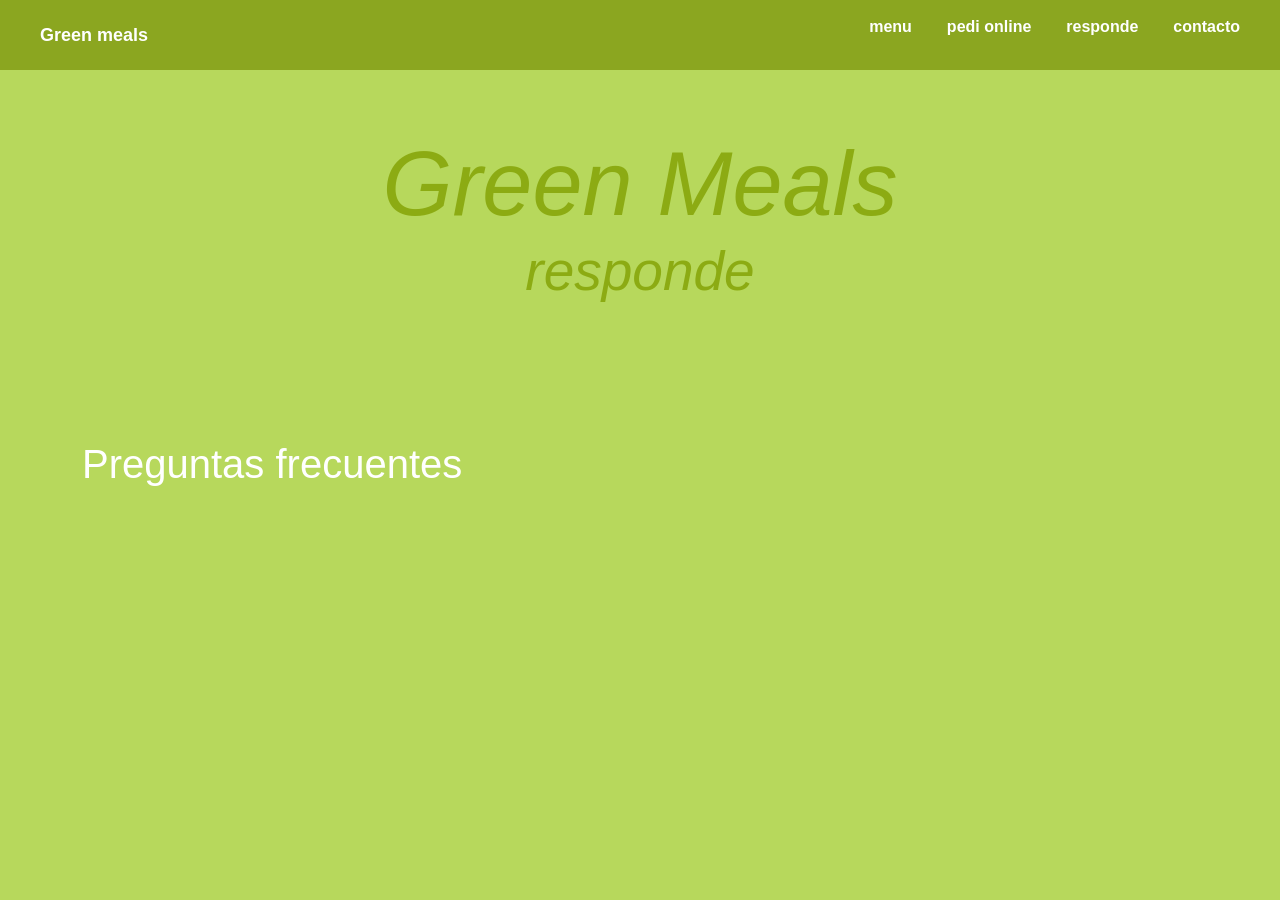
==== responde.html @ fc516489 "muchas cosas" ====
<!DOCTYPE html>
<html lang="es">

<head>
    <meta charset="UTF-8">
    <meta name="viewport" content="width=device-width, initial-scale=1.0">

    <!-- Bootstrap -->
    <link href="https://cdn.jsdelivr.net/npm/bootstrap@5.3.8/dist/css/bootstrap.min.css" rel="stylesheet">

    <!-- Tu CSS -->
    <link rel="stylesheet" href="index.css">

    <title>Responde</title>
</head>
<header>
    <div class="logo">
        Green meals
    </div>

    <nav>
        <ul>
            <li><a href="index.html#menu">menu</a></li>

            <li>
                <a href="https://www.pedidosya.com.ar/restaurantes/san-miguel/green-meals-menu?origin=shop_list" target="_blank">
                    pedi online
                </a>
            </li>

            <li><a href="responde.html">responde</a></li>

            <li>
                <a href="mailto:mealsgreenn@gmail.com?subject=Consulta&body=Hola!%20quiero%20más%20información">
                    contacto
                </a>
            </li>
        </ul>
    </nav>
</header>
<section class="titulo-responde text-center">

    <h1>Green Meals</h1>

    <h2>responde</h2>

</section>
<body>

<div class="container py-5">

    <h1 class="text-white">Preguntas frecuentes</h1>

</div>

<!-- Bootstrap JS -->
<script src="https://cdn.jsdelivr.net/npm/bootstrap@5.3.8/dist/js/bootstrap.bundle.min.js"></script>

</body>

</html>
---- index.css ----
*{
    margin:0;
    padding:0;
    box-sizing:border-box;
    font-family: Arial, Helvetica, sans-serif;
}

body{
    background-color:#b7d85c;
}

/* HEADER */

header{
    background-color:#8ba620;
    height:70px;

    display:flex;
    justify-content:space-between;
    align-items:center;

    padding:0 40px;
}

.logo{
    color:white;
    font-size:18px;
    font-weight:bold;
}

nav ul{
    list-style:none;
    display:flex;
    gap:35px;
}

nav a{
    text-decoration:none;
    color:white;
    font-weight:bold;
}

/* HERO */

.hero{
    height:100vh;
    position:relative;
    overflow: hidden;

    display:flex;
    justify-content:center;
    align-items:center;
}

.hero h1{
    position: absolute;
    top: 50%;
    left: 50%;
    transform: translate(-50%, -50%);

    color:white;
    font-size:140px;
    font-weight:900;
    white-space: nowrap;

    z-index: 2;
}

/* IMAGEN */

.imagen-organica{
    position: absolute;
    top: 50%;
    right: -11%;
    transform: translateY(-50%);
    z-index: 1;
}

.imagen-organica img{
    width: 700px;
    height: auto;
}
.menu-section{
    background-color: #dceca8;
    padding: 80px;
    min-height: 100vh;
}

.menu-title{
    color: white;
    font-size: 70px;
    font-weight: 900;
    margin-bottom: 50px;
    margin-left: 20px;
}

.menu-card{
    border-radius: 20px;
    border: none;
    margin-bottom: 20px;
}

.menu-card .card-body{
    padding: 20px;
}

.menu-card .card-title{
    font-weight: bold;
    font-size: 18px;
}

.menu-image{
    width: 100%;
    max-width: 500px;
}
.mujer-img {
    width: 620px; !important
    height: auto;
}
.comida-img {
    width: 90px;
    height: 90px;
    object-fit: cover;
    border-radius: 15px;
}
.imagen-verduras img{
    width: 100%;
    height: 200px;
    object-fit: cover;
    border-radius: 0% !important;
   
}
.foto-menu {
    width: 650px !important;
    max-width: none !important;
    height: auto;
    margin-right: 20px;
}

.titulo-responde{
    padding-top: 60px;
    padding-bottom: 80px;
}

.titulo-responde h1{
    font-size: 90px;
    font-weight: 300;
    color: #8cab13;
    font-style: italic;
    margin-bottom: 0;
}

.titulo-responde h2{
    font-size: 55px;
    font-weight: 300;
    color: #8cab13;
    font-style: italic;
}
@media (max-width: 768px){

    .titulo-responde h1{
        font-size: 55px;
    }

    .titulo-responde h2{
        font-size: 35px;
    }

}
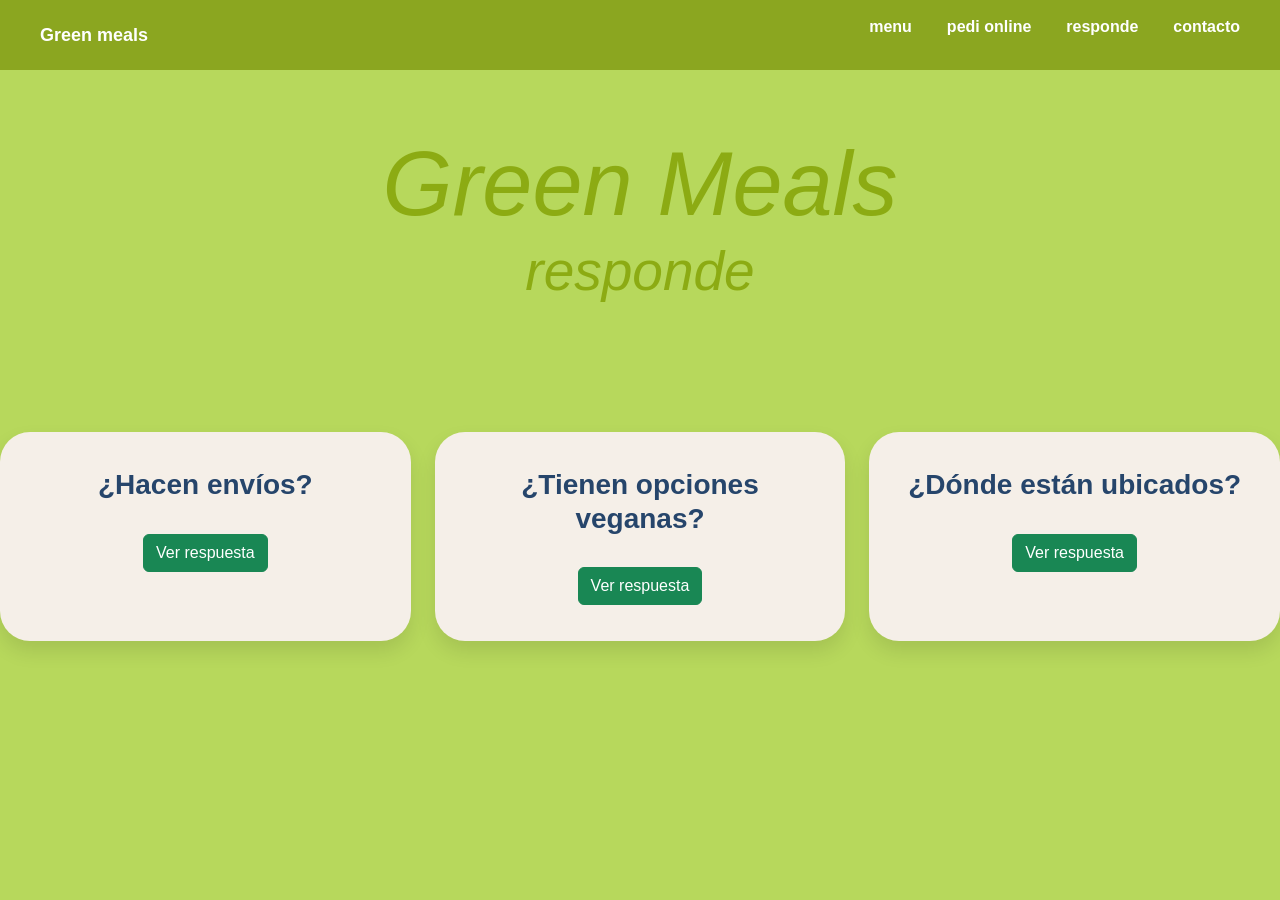
==== commit 4d3bbb9f: "preguntas" ====
--- a/responde.html
+++ b/responde.html
@@ -47,9 +47,115 @@
 </section>
 <body>
 
-<div class="container py-5">
+<div class="row g-4 mt-3">
 
-    <h1 class="text-white">Preguntas frecuentes</h1>
+    <!-- CAJA 1 -->
+    <div class="col-lg-4 col-md-6">
+
+        <div class="card responde-card h-100">
+
+            <div class="card-body text-center">
+
+                <h3 class="pregunta">
+                    ¿Hacen envíos?
+                </h3>
+
+                <button class="btn btn-success mt-4"
+                        type="button"
+                        data-bs-toggle="collapse"
+                        data-bs-target="#respuesta1">
+
+                    Ver respuesta
+
+                </button>
+
+                <div class="collapse mt-4" id="respuesta1">
+
+                    <div class="respuesta">
+
+                        Sí. Trabajamos con PedidosYa y envíos propios dependiendo la zona.
+
+                    </div>
+
+                </div>
+
+            </div>
+
+        </div>
+
+    </div>
+
+    <!-- CAJA 2 -->
+    <div class="col-lg-4 col-md-6">
+
+        <div class="card responde-card h-100">
+
+            <div class="card-body text-center">
+
+                <h3 class="pregunta">
+                    ¿Tienen opciones veganas?
+                </h3>
+
+                <button class="btn btn-success mt-4"
+                        type="button"
+                        data-bs-toggle="collapse"
+                        data-bs-target="#respuesta2">
+
+                    Ver respuesta
+
+                </button>
+
+                <div class="collapse mt-4" id="respuesta2">
+
+                    <div class="respuesta">
+
+                        Sí. Tenemos wraps, bowls y ensaladas con opciones veganas.
+
+                    </div>
+
+                </div>
+
+            </div>
+
+        </div>
+
+    </div>
+
+    <!-- CAJA 3 -->
+    <div class="col-lg-4 col-md-6">
+
+        <div class="card responde-card h-100">
+
+            <div class="card-body text-center">
+
+                <h3 class="pregunta">
+                    ¿Dónde están ubicados?
+                </h3>
+
+                <button class="btn btn-success mt-4"
+                        type="button"
+                        data-bs-toggle="collapse"
+                        data-bs-target="#respuesta3">
+
+                    Ver respuesta
+
+                </button>
+
+                <div class="collapse mt-4" id="respuesta3">
+
+                    <div class="respuesta">
+
+                        Estamos ubicados en San Miguel, Buenos Aires.
+
+                    </div>
+
+                </div>
+
+            </div>
+
+        </div>
+
+    </div>
 
 </div>
 
--- a/index.css
+++ b/index.css
@@ -166,4 +166,25 @@
         font-size: 35px;
     }
 
+}
+
+.responde-card{
+    border-radius: 30px;
+    border: none;
+    background-color: #f5efe8;
+    padding: 20px;
+    box-shadow: 0 10px 20px rgba(0,0,0,0.10);
+}
+
+.pregunta{
+    color: #26456b;
+    font-size: 28px;
+    font-weight: bold;
+}
+
+.respuesta{
+    background-color: white;
+    border-radius: 20px;
+    padding: 15px;
+    color: #26456b;
 }
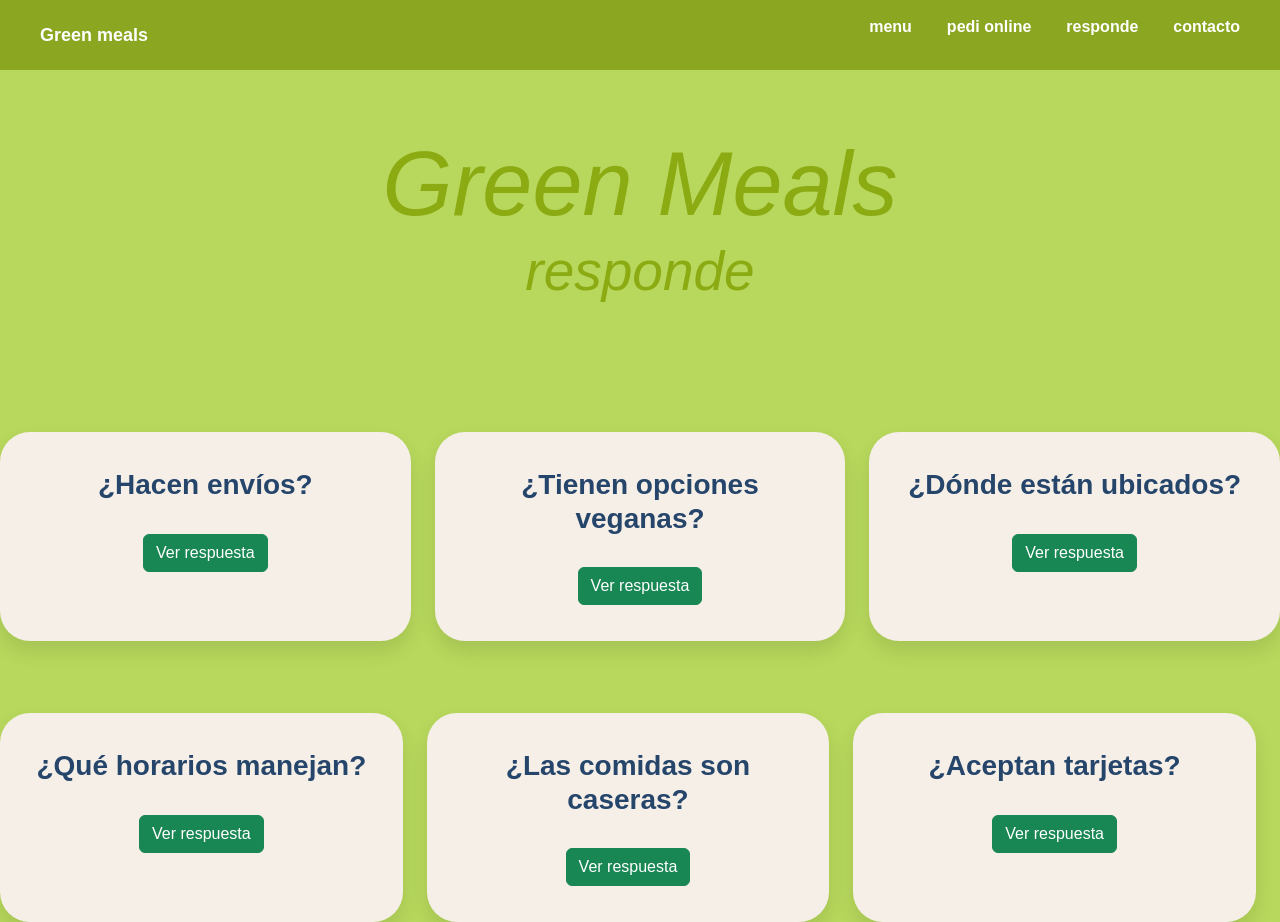
==== commit c006ca0d: "nuevas cajas" ====
--- a/responde.html
+++ b/responde.html
@@ -158,6 +158,120 @@
     </div>
 
 </div>
+<div class="row g-4 mt-4">
+
+    <div class="row g-4 mt-4">
+
+    <!-- CAJA 4 -->
+    <div class="col-lg-4 col-md-6">
+
+        <div class="card responde-card h-100">
+
+            <div class="card-body text-center">
+
+                <h3 class="pregunta">
+                    ¿Qué horarios manejan?
+                </h3>
+
+                <button class="btn btn-success mt-4"
+                        type="button"
+                        data-bs-toggle="collapse"
+                        data-bs-target="#respuesta4">
+
+                    Ver respuesta
+
+                </button>
+
+                <div class="collapse mt-4" id="respuesta4">
+
+                    <div class="respuesta">
+
+                        Atendemos todos los días de 10 hs a 23 hs.
+
+                    </div>
+
+                </div>
+
+            </div>
+
+        </div>
+
+    </div>
+
+    <!-- CAJA 5 -->
+    <div class="col-lg-4 col-md-6">
+
+        <div class="card responde-card h-100">
+
+            <div class="card-body text-center">
+
+                <h3 class="pregunta">
+                    ¿Las comidas son caseras?
+                </h3>
+
+                <button class="btn btn-success mt-4"
+                        type="button"
+                        data-bs-toggle="collapse"
+                        data-bs-target="#respuesta5">
+
+                    Ver respuesta
+
+                </button>
+
+                <div class="collapse mt-4" id="respuesta5">
+
+                    <div class="respuesta">
+
+                        Sí. Todos nuestros platos se preparan con ingredientes frescos y recetas caseras.
+
+                    </div>
+
+                </div>
+
+            </div>
+
+        </div>
+
+    </div>
+
+    <!-- CAJA 6 -->
+    <div class="col-lg-4 col-md-6">
+
+        <div class="card responde-card h-100">
+
+            <div class="card-body text-center">
+
+                <h3 class="pregunta">
+                    ¿Aceptan tarjetas?
+                </h3>
+
+                <button class="btn btn-success mt-4"
+                        type="button"
+                        data-bs-toggle="collapse"
+                        data-bs-target="#respuesta6">
+
+                    Ver respuesta
+
+                </button>
+
+                <div class="collapse mt-4" id="respuesta6">
+
+                    <div class="respuesta">
+
+                        Sí. Aceptamos débito, crédito y billeteras virtuales.
+
+                    </div>
+
+                </div>
+
+            </div>
+
+        </div>
+
+    </div>
+
+</div>
+</div>
 
 <!-- Bootstrap JS -->
 <script src="https://cdn.jsdelivr.net/npm/bootstrap@5.3.8/dist/js/bootstrap.bundle.min.js"></script>
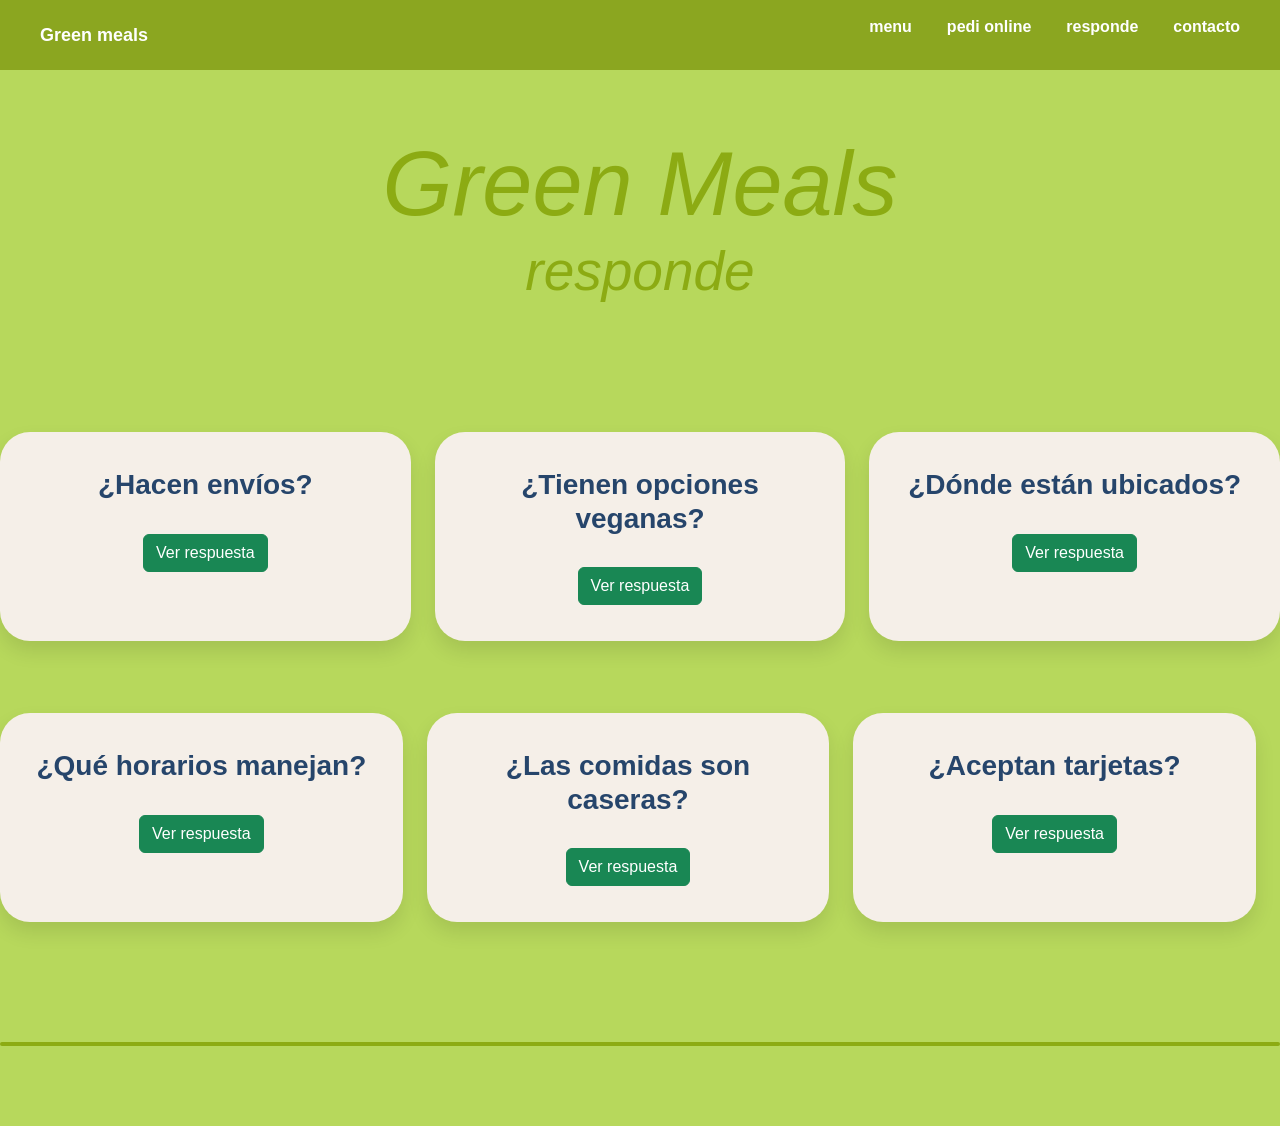
==== commit 20bb404c: "linea" ====
--- a/responde.html
+++ b/responde.html
@@ -273,6 +273,8 @@
 </div>
 </div>
 
+<div class="linea-divisoria"></div>
+
 <!-- Bootstrap JS -->
 <script src="https://cdn.jsdelivr.net/npm/bootstrap@5.3.8/dist/js/bootstrap.bundle.min.js"></script>
 
--- a/index.css
+++ b/index.css
@@ -187,4 +187,13 @@
     border-radius: 20px;
     padding: 15px;
     color: #26456b;
+}
+
+.linea-divisoria{
+    width: 100%;
+    height: 4px;
+    background-color: #8cab13;
+    margin-top: 120px;
+    margin-bottom: 80px;
+    border-radius: 10px;
 }
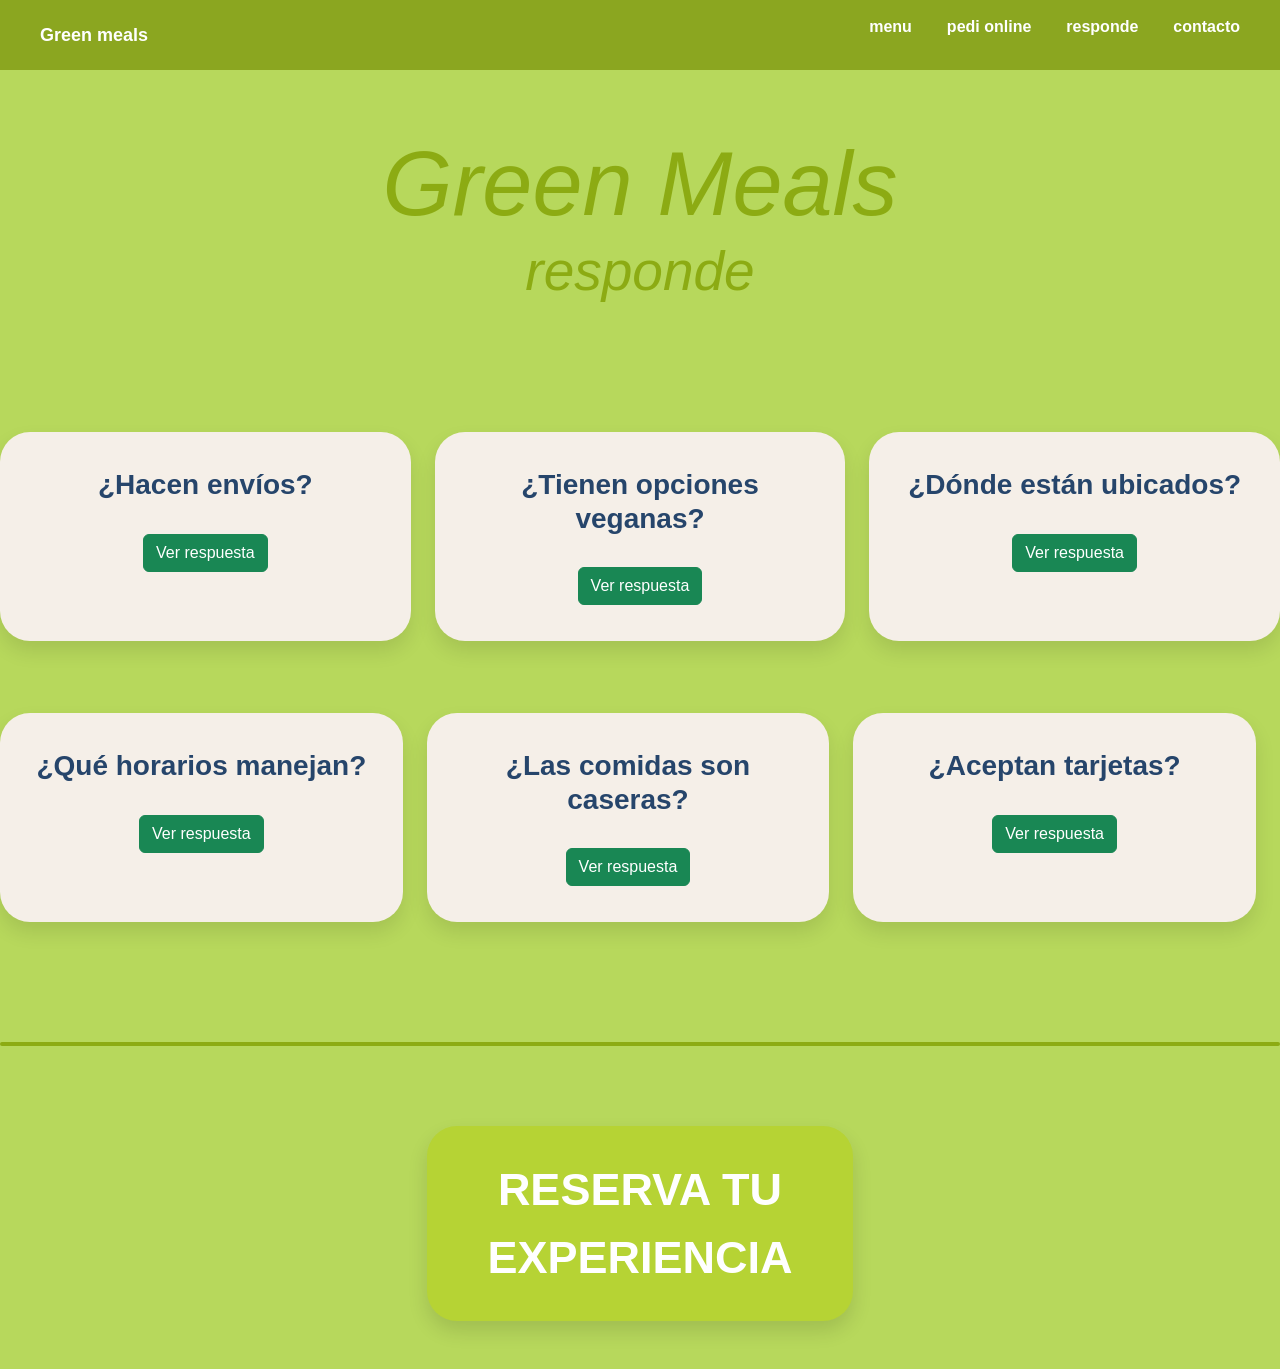
==== commit cbda220e: "reserva" ====
--- a/responde.html
+++ b/responde.html
@@ -275,6 +275,16 @@
 
 <div class="linea-divisoria"></div>
 
+<div class="text-center mb-5">
+
+    <div class="titulo-reserva">
+
+        RESERVA TU <br> EXPERIENCIA
+
+    </div>
+
+</div>
+
 <!-- Bootstrap JS -->
 <script src="https://cdn.jsdelivr.net/npm/bootstrap@5.3.8/dist/js/bootstrap.bundle.min.js"></script>
 
--- a/index.css
+++ b/index.css
@@ -196,4 +196,19 @@
     margin-top: 120px;
     margin-bottom: 80px;
     border-radius: 10px;
+}
+
+.titulo-reserva{
+    background-color: #b6d334;
+    color: white;
+    font-weight: bold;
+    font-size: 45px;
+
+    display: inline-block;
+
+    padding: 30px 60px;
+
+    border-radius: 30px;
+
+    box-shadow: 0 10px 20px rgba(0,0,0,0.12);
 }
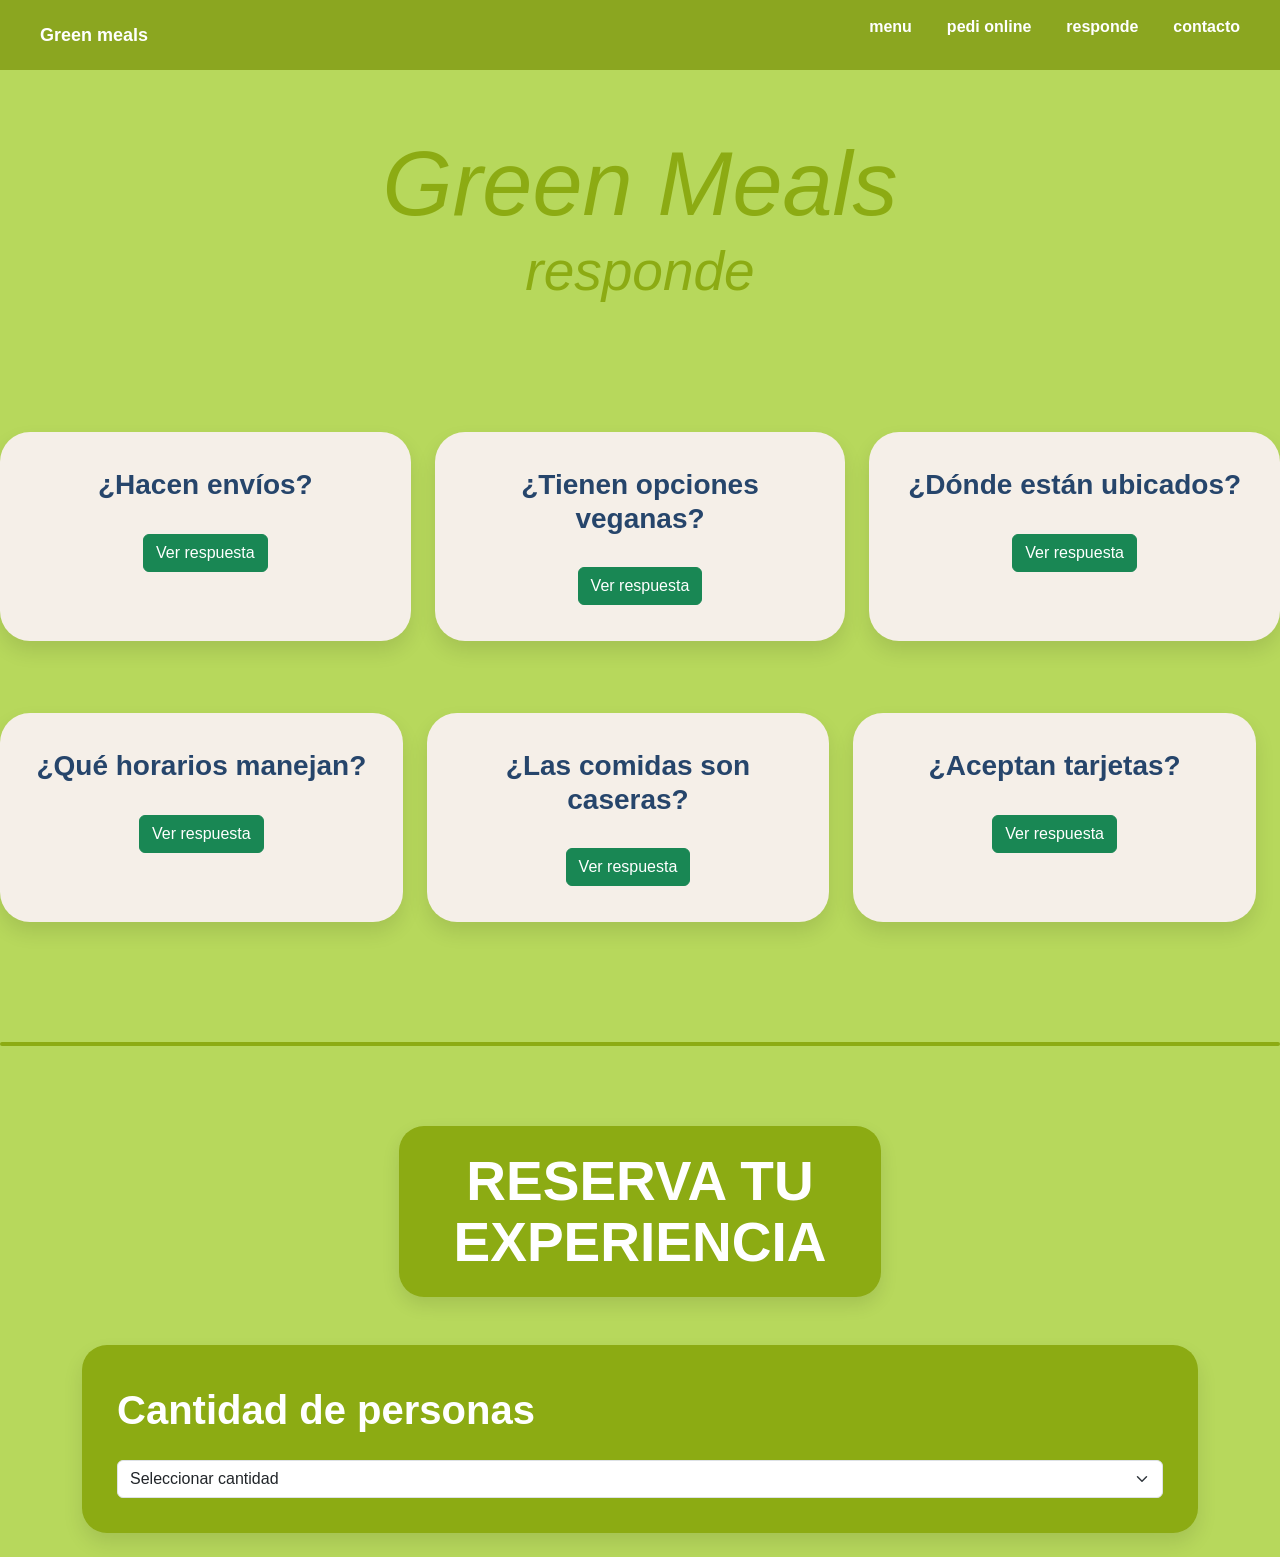
==== commit 36c55b00: "cajas" ====
--- a/responde.html
+++ b/responde.html
@@ -284,6 +284,31 @@
     </div>
 
 </div>
+<div class="container">
+
+    <div class="reserva-box mb-4">
+
+        <label class="form-label">
+            Cantidad de personas
+        </label>
+
+        <select class="form-select">
+
+            <option selected>
+                Seleccionar cantidad
+            </option>
+
+            <option>1 persona</option>
+            <option>2 personas</option>
+            <option>3 personas</option>
+            <option>4 personas</option>
+            <option>5 personas</option>
+
+        </select>
+
+    </div>
+
+</div>
 
 <!-- Bootstrap JS -->
 <script src="https://cdn.jsdelivr.net/npm/bootstrap@5.3.8/dist/js/bootstrap.bundle.min.js"></script>
--- a/index.css
+++ b/index.css
@@ -199,16 +199,38 @@
 }
 
 .titulo-reserva{
-    background-color: #b6d334;
+    background-color: #8cab13;
+    
     color: white;
+
+    font-size: 55px;
+
+    font-weight: 800;
+
+    line-height: 1.1;
+
+    display: inline-block;
+
+    padding: 25px 55px;
+
+    border-radius: 25px;
+
+    box-shadow: 0 8px 18px rgba(0,0,0,0.10);
+}
+
+.reserva-box{
+    background-color: #8cab13;
+
+    padding: 35px;
+
+    border-radius: 25px;
+
+    box-shadow: 0 10px 20px rgba(0,0,0,0.10);
+}
+
+.reserva-box label{
+    color: white;
+    font-size: 40px;
     font-weight: bold;
-    font-size: 45px;
-
-    display: inline-block;
-
-    padding: 30px 60px;
-
-    border-radius: 30px;
-
-    box-shadow: 0 10px 20px rgba(0,0,0,0.12);
+    margin-bottom: 20px;
 }
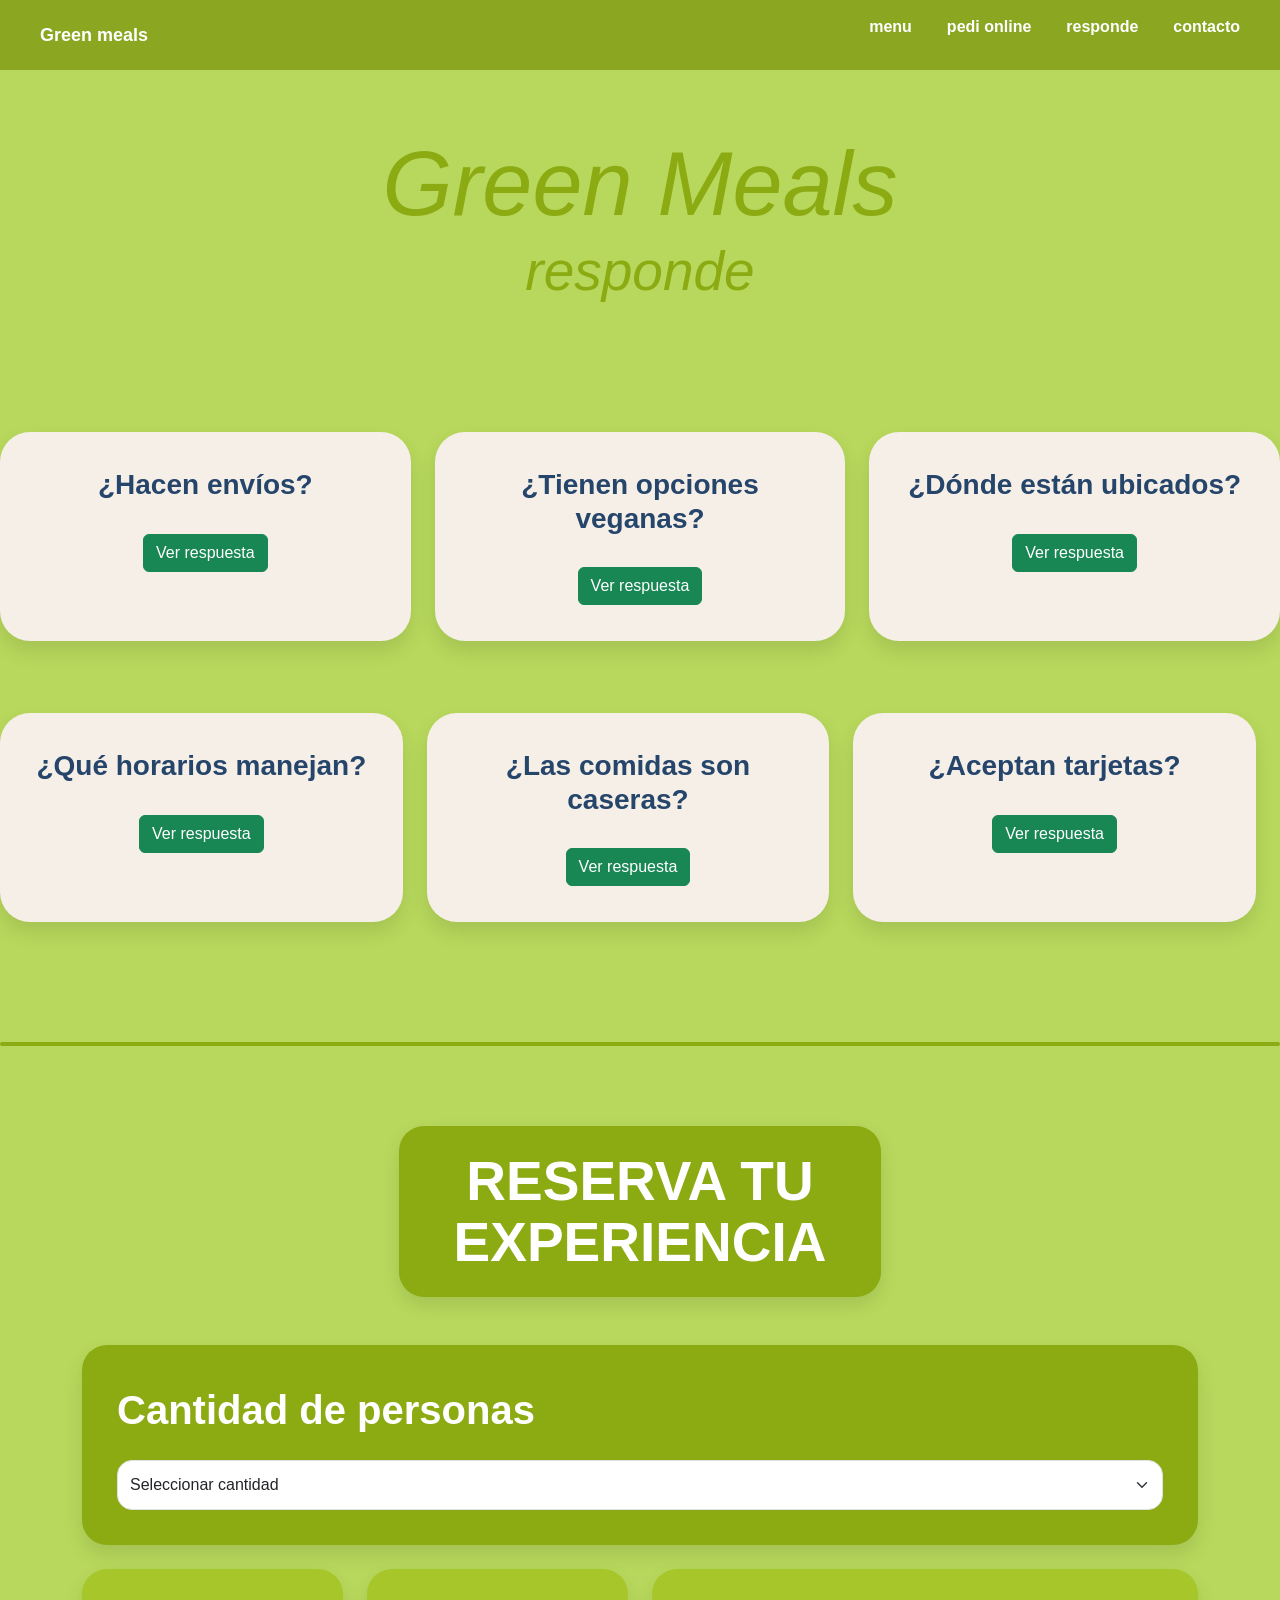
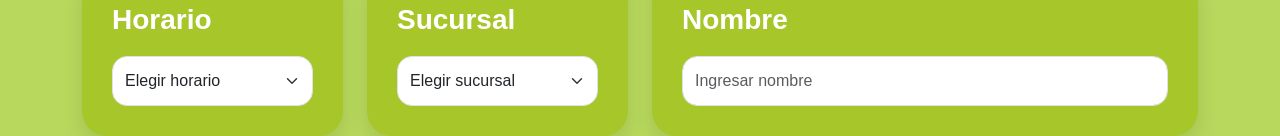
==== commit c9e6862b: "mas" ====
--- a/responde.html
+++ b/responde.html
@@ -309,6 +309,83 @@
     </div>
 
 </div>
+<div class="container">
+
+    <div class="row g-4">
+
+        <!-- HORARIO -->
+        <div class="col-lg-3">
+
+            <div class="reserva-box-small">
+
+                <label class="form-label">
+                    Horario
+                </label>
+
+                <select class="form-select">
+
+                    <option selected>
+                        Elegir horario
+                    </option>
+
+                    <option>12:00</option>
+                    <option>13:00</option>
+                    <option>14:00</option>
+                    <option>20:00</option>
+                    <option>21:00</option>
+
+                </select>
+
+            </div>
+
+        </div>
+
+        <!-- SUCURSAL -->
+        <div class="col-lg-3">
+
+            <div class="reserva-box-small">
+
+                <label class="form-label">
+                    Sucursal
+                </label>
+
+                <select class="form-select">
+
+                    <option selected>
+                        Elegir sucursal
+                    </option>
+
+                    <option>San Miguel</option>
+                    <option>Pilar</option>
+                    <option>Palermo</option>
+
+                </select>
+
+            </div>
+
+        </div>
+
+        <!-- NOMBRE -->
+        <div class="col-lg-6">
+
+            <div class="reserva-box-small">
+
+                <label class="form-label">
+                    Nombre
+                </label>
+
+                <input type="text"
+                       class="form-control"
+                       placeholder="Ingresar nombre">
+
+            </div>
+
+        </div>
+
+    </div>
+
+</div>
+
 
 <!-- Bootstrap JS -->
 <script src="https://cdn.jsdelivr.net/npm/bootstrap@5.3.8/dist/js/bootstrap.bundle.min.js"></script>
--- a/index.css
+++ b/index.css
@@ -233,4 +233,33 @@
     font-size: 40px;
     font-weight: bold;
     margin-bottom: 20px;
-}+}
+
+.reserva-box-small{
+    background-color: #a6c62a;
+
+    padding: 30px;
+
+    border-radius: 25px;
+
+    box-shadow: 0 10px 20px rgba(0,0,0,0.10);
+
+    height: 100%;
+}
+
+.reserva-box-small label{
+    color: white;
+
+    font-size: 28px;
+
+    font-weight: 800;
+
+    margin-bottom: 15px;
+}
+
+.form-select,
+.form-control{
+    border-radius: 15px;
+
+    padding: 12px;
+}
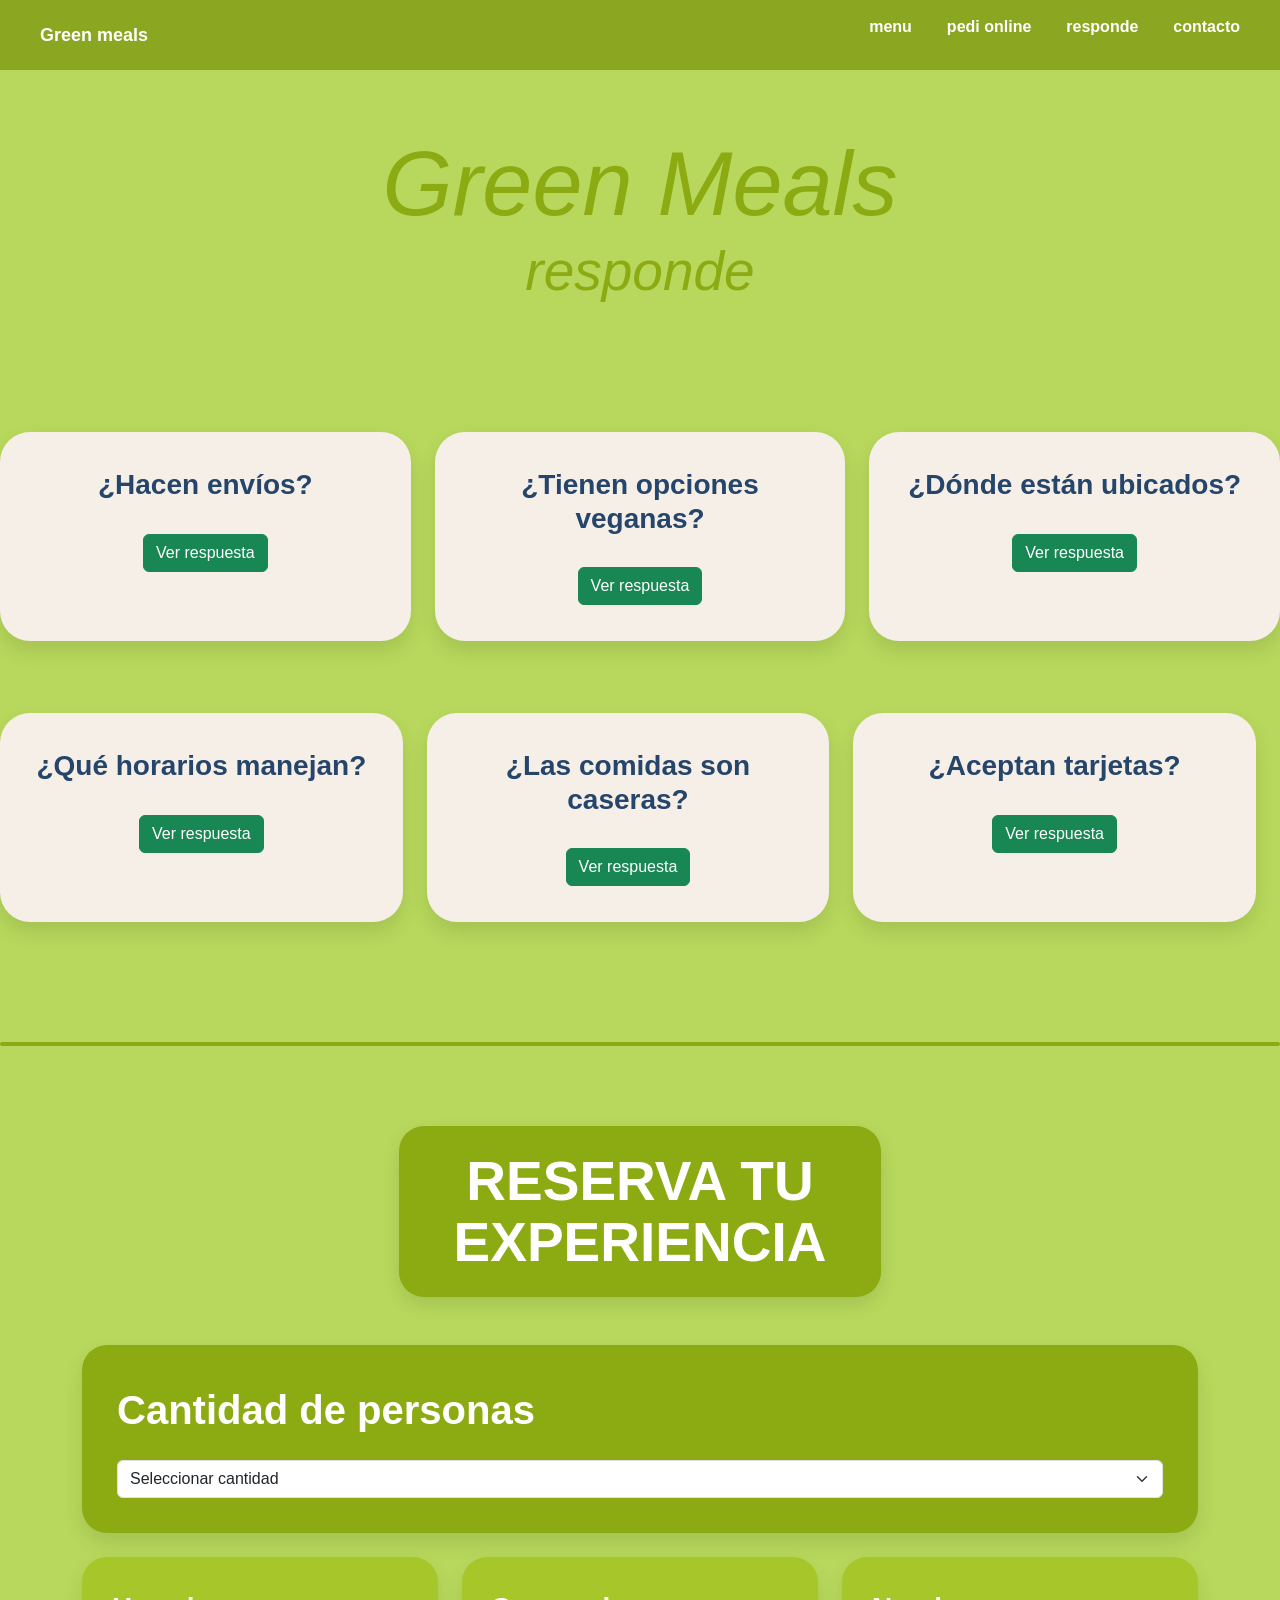
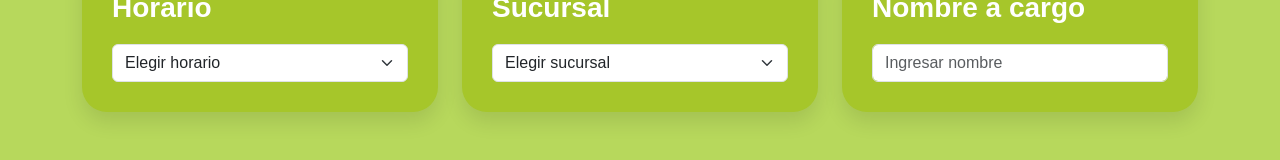
==== commit f664931f: "cambios" ====
--- a/responde.html
+++ b/responde.html
@@ -309,14 +309,14 @@
     </div>
 
 </div>
-<div class="container">
+<div class="container mb-5">
 
     <div class="row g-4">
 
         <!-- HORARIO -->
-        <div class="col-lg-3">
-
-            <div class="reserva-box-small">
+        <div class="col-lg-4">
+
+            <div class="reserva-card">
 
                 <label class="form-label">
                     Horario
@@ -331,8 +331,6 @@
                     <option>12:00</option>
                     <option>13:00</option>
                     <option>14:00</option>
-                    <option>20:00</option>
-                    <option>21:00</option>
 
                 </select>
 
@@ -341,9 +339,9 @@
         </div>
 
         <!-- SUCURSAL -->
-        <div class="col-lg-3">
-
-            <div class="reserva-box-small">
+        <div class="col-lg-4">
+
+            <div class="reserva-card">
 
                 <label class="form-label">
                     Sucursal
@@ -366,12 +364,12 @@
         </div>
 
         <!-- NOMBRE -->
-        <div class="col-lg-6">
-
-            <div class="reserva-box-small">
+        <div class="col-lg-4">
+
+            <div class="reserva-card">
 
                 <label class="form-label">
-                    Nombre
+                    Nombre a cargo
                 </label>
 
                 <input type="text"
--- a/index.css
+++ b/index.css
@@ -247,7 +247,19 @@
     height: 100%;
 }
 
-.reserva-box-small label{
+.reserva-card{
+    background-color: #a6c62a;
+
+    padding: 30px;
+
+    border-radius: 25px;
+
+    box-shadow: 0 10px 20px rgba(0,0,0,0.10);
+
+    height: 100%;
+}
+
+.reserva-card label{
     color: white;
 
     font-size: 28px;
@@ -256,10 +268,3 @@
 
     margin-bottom: 15px;
 }
-
-.form-select,
-.form-control{
-    border-radius: 15px;
-
-    padding: 12px;
-}
